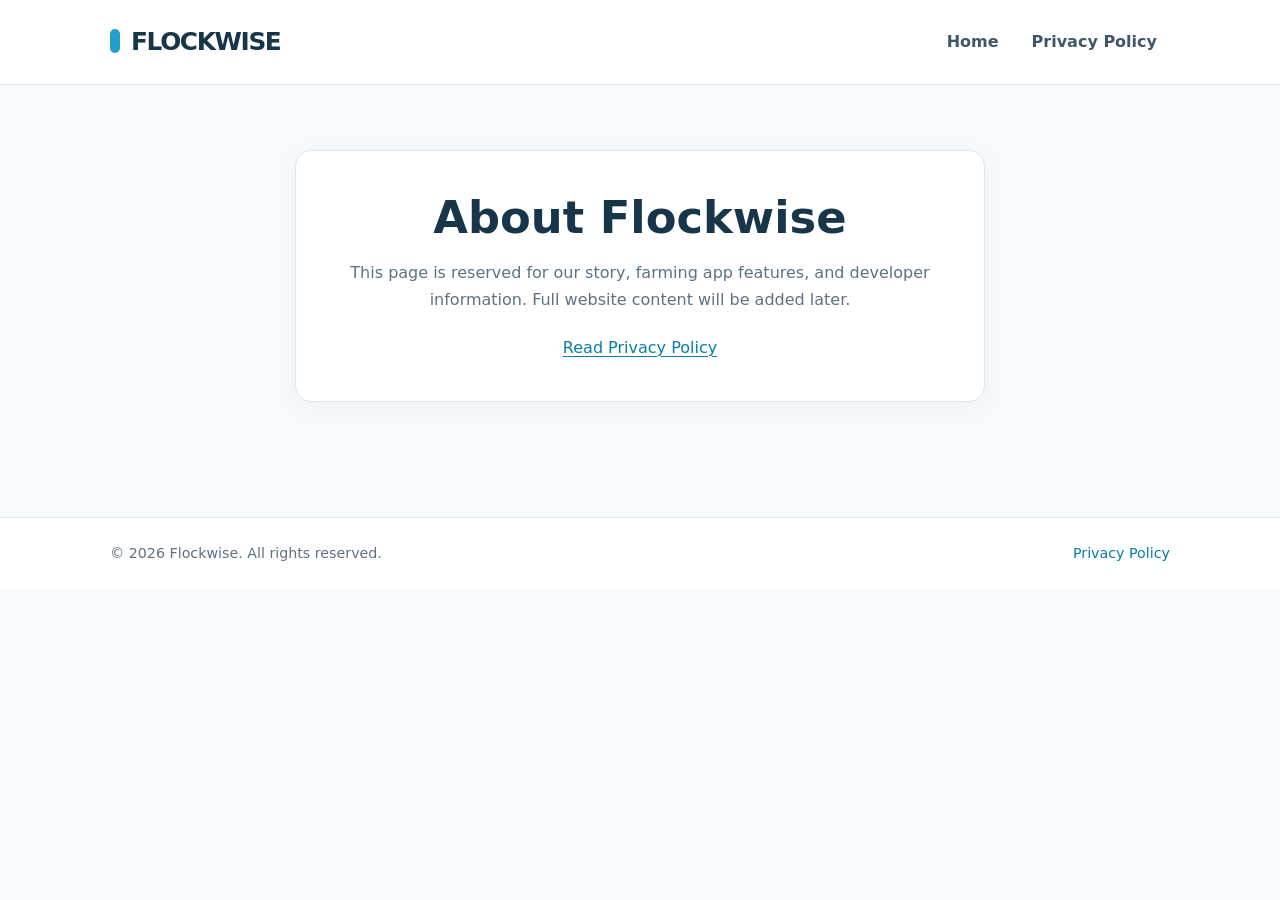
==== about/index.html @ 05aae5a0 "Initial Flockwise website and privacy policy" ====
<!doctype html>
<html lang="en">
<head>
  <meta charset="utf-8">
  <meta name="viewport" content="width=device-width, initial-scale=1">
  <meta name="theme-color" content="#229ecf">
  <meta name="description" content="This page is reserved for our story, farming app features, and developer information.">
  <title>About Flockwise | Flockwise</title>
  <link rel="stylesheet" href="../assets/css/site.css">
</head>
<body>
  <a class="skip-link" href="#main-content">Skip to content</a>
  <header class="site-header">
    <div class="wrap header-inner">
      <a class="brand" href="../index.html" aria-label="Flockwise home">FLOCKWISE</a>
      <nav class="nav" aria-label="Main navigation">
      <a href="../index.html">Home</a>
      <a href="../privacy-policy/">Privacy Policy</a>
    </nav>
    </div>
  </header>
  <main id="main-content" class="wrap"><section class="placeholder panel" aria-labelledby="headline"><h1 id="headline">About Flockwise</h1><p>This page is reserved for our story, farming app features, and developer information. Full website content will be added later.</p><a href="../privacy-policy/">Read Privacy Policy</a></section></main>
  <footer class="site-footer">
    <div class="wrap footer-inner">
      <p>© 2026 Flockwise. All rights reserved.</p>
      <a href="../privacy-policy/">Privacy Policy</a>
    </div>
  </footer>
</body>
</html>
---- assets/css/site.css ----
/* Flockwise site foundation — static, privacy-friendly, mobile-first. */
:root {
  --blue: #229ecf;
  --blue-deep: #147fa8;
  --navy: #18364a;
  --ink: #26394a;
  --muted: #5f7180;
  --line: #dbe7ec;
  --canvas: #f6fafc;
  --white: #fff;
  --max: 1060px;
  color-scheme: light;
}
* { box-sizing: border-box; }
html { scroll-behavior: smooth; }
body { margin: 0; background: var(--canvas); color: var(--ink); font: 16px/1.72 system-ui, -apple-system, BlinkMacSystemFont, "Segoe UI", sans-serif; }
a { color: #087da9; text-decoration-thickness: 1px; text-underline-offset: 3px; }
a:hover { color: #075878; }
a:focus-visible { outline: 3px solid #0078ad; outline-offset: 4px; border-radius: 2px; }
.skip-link { position: absolute; top: -120px; left: 12px; padding: 10px 16px; background: #fff; z-index: 20; }
.skip-link:focus { top: 12px; }
.wrap { width: min(calc(100% - 40px), var(--max)); margin: 0 auto; }
.site-header { background: var(--white); border-bottom: 1px solid var(--line); }
.header-inner { display: flex; align-items: center; justify-content: space-between; gap: 24px; min-height: 84px; }
.brand { color: var(--navy); font-weight: 900; letter-spacing: -.055em; font-size: 1.55rem; text-decoration: none; line-height: 1; }
.brand::before { content: ""; display: inline-block; width: 10px; height: 24px; margin-right: 11px; border-radius: 5px; background: var(--blue); vertical-align: -3px; }
.nav { display: flex; flex-wrap: wrap; gap: 7px; }
.nav a { color: #405769; font-weight: 650; text-decoration: none; padding: 9px 13px; border-radius: 9px; }
.nav a:hover, .nav a[aria-current="page"] { color: #076e9c; background: #edf8fc; }
.hero { background: linear-gradient(115deg, #147ba5 0%, var(--blue) 80%); color: white; padding: 66px 0 70px; }
.hero .eyebrow { color: #d6f2ff; margin: 0 0 10px; font-weight: 750; font-size: .82rem; text-transform: uppercase; letter-spacing: .11em; }
.hero h1 { margin: 0; font-size: clamp(2rem, 5vw, 3.4rem); line-height: 1.13; letter-spacing: -.045em; }
.hero p { margin: 16px 0 0; color: #edfbff; max-width: 690px; font-size: 1.06rem; }
.main { padding: 38px 0 70px; }
.layout { display: grid; grid-template-columns: minmax(0, 1fr) 240px; gap: 26px; align-items: start; }
.panel { background: var(--white); border: 1px solid var(--line); border-radius: 16px; box-shadow: 0 5px 24px rgba(19,56,79,.035); }
.article { padding: clamp(22px, 4.4vw, 54px); min-width: 0; }
.article p, .article ul { margin: 0 0 16px; }
.article ul { padding-left: 21px; }
.article li + li { margin-top: 5px; }
.article h2 { margin: 38px 0 12px; color: var(--navy); font-size: 1.36rem; line-height: 1.34; letter-spacing: -.025em; scroll-margin-top: 20px; }
.article h2:first-child { margin-top: 0; }
.article h3 { margin: 18px 0 8px; color: var(--navy); font-size: 1rem; }
.article strong { color: var(--navy); }
.article .lead { color: #445a69; font-size: 1.05rem; }
.article .meta { color: var(--muted); font-size: .9rem; margin-bottom: 27px; }
.toc { position: sticky; top: 24px; padding: 22px 20px; }
.toc h2 { font-size: .92rem; margin: 0 0 10px; text-transform: uppercase; letter-spacing: .04em; }
.toc a { display: block; padding: 5px 0; font-size: .91rem; line-height: 1.35; text-decoration: none; color: #426173; }
.toc a:hover { color: #087da9; }
.notice { background: #eff8fc; border-left: 4px solid var(--blue); border-radius: 0 9px 9px 0; padding: 14px 17px; margin: 22px 0; }
.placeholder { max-width: 690px; margin: 65px auto 115px; text-align: center; padding: 40px 30px; }
.placeholder h1 { font-size: clamp(2rem, 4vw, 2.8rem); color: var(--navy); margin: 0 0 14px; line-height: 1.2; }
.placeholder p { color: var(--muted); margin: 0 auto 20px; }
.button { display: inline-block; border-radius: 10px; background: var(--blue-deep); color: white; text-decoration: none; font-weight: 700; padding: 11px 19px; }
.button:hover { background: #126886; color: white; }
.site-footer { border-top: 1px solid var(--line); background: var(--white); color: var(--muted); font-size: .89rem; }
.footer-inner { display: flex; justify-content: space-between; gap: 15px; align-items: center; flex-wrap: wrap; padding: 23px 0; }
.footer-inner p { margin: 0; }
.footer-inner a { text-decoration: none; }
@media (max-width: 850px) { .layout { grid-template-columns: minmax(0, 1fr); } .toc { display: none; } }
@media (max-width: 550px) { .wrap { width: min(calc(100% - 28px), var(--max)); } .header-inner { min-height: 70px; gap: 8px; } .brand { font-size: 1.2rem; } .brand::before { height: 19px; width: 8px; margin-right: 6px; } .nav { gap: 0; } .nav a { padding: 8px; font-size: .87rem; } .hero { padding: 42px 0 46px; } .main { padding: 18px 0 52px; } .article { border-radius: 12px; } .article h2 { margin-top: 30px; } .placeholder { margin: 35px auto 70px; padding: 30px 16px; } }
@media (prefers-reduced-motion: reduce) { html { scroll-behavior: auto; } }
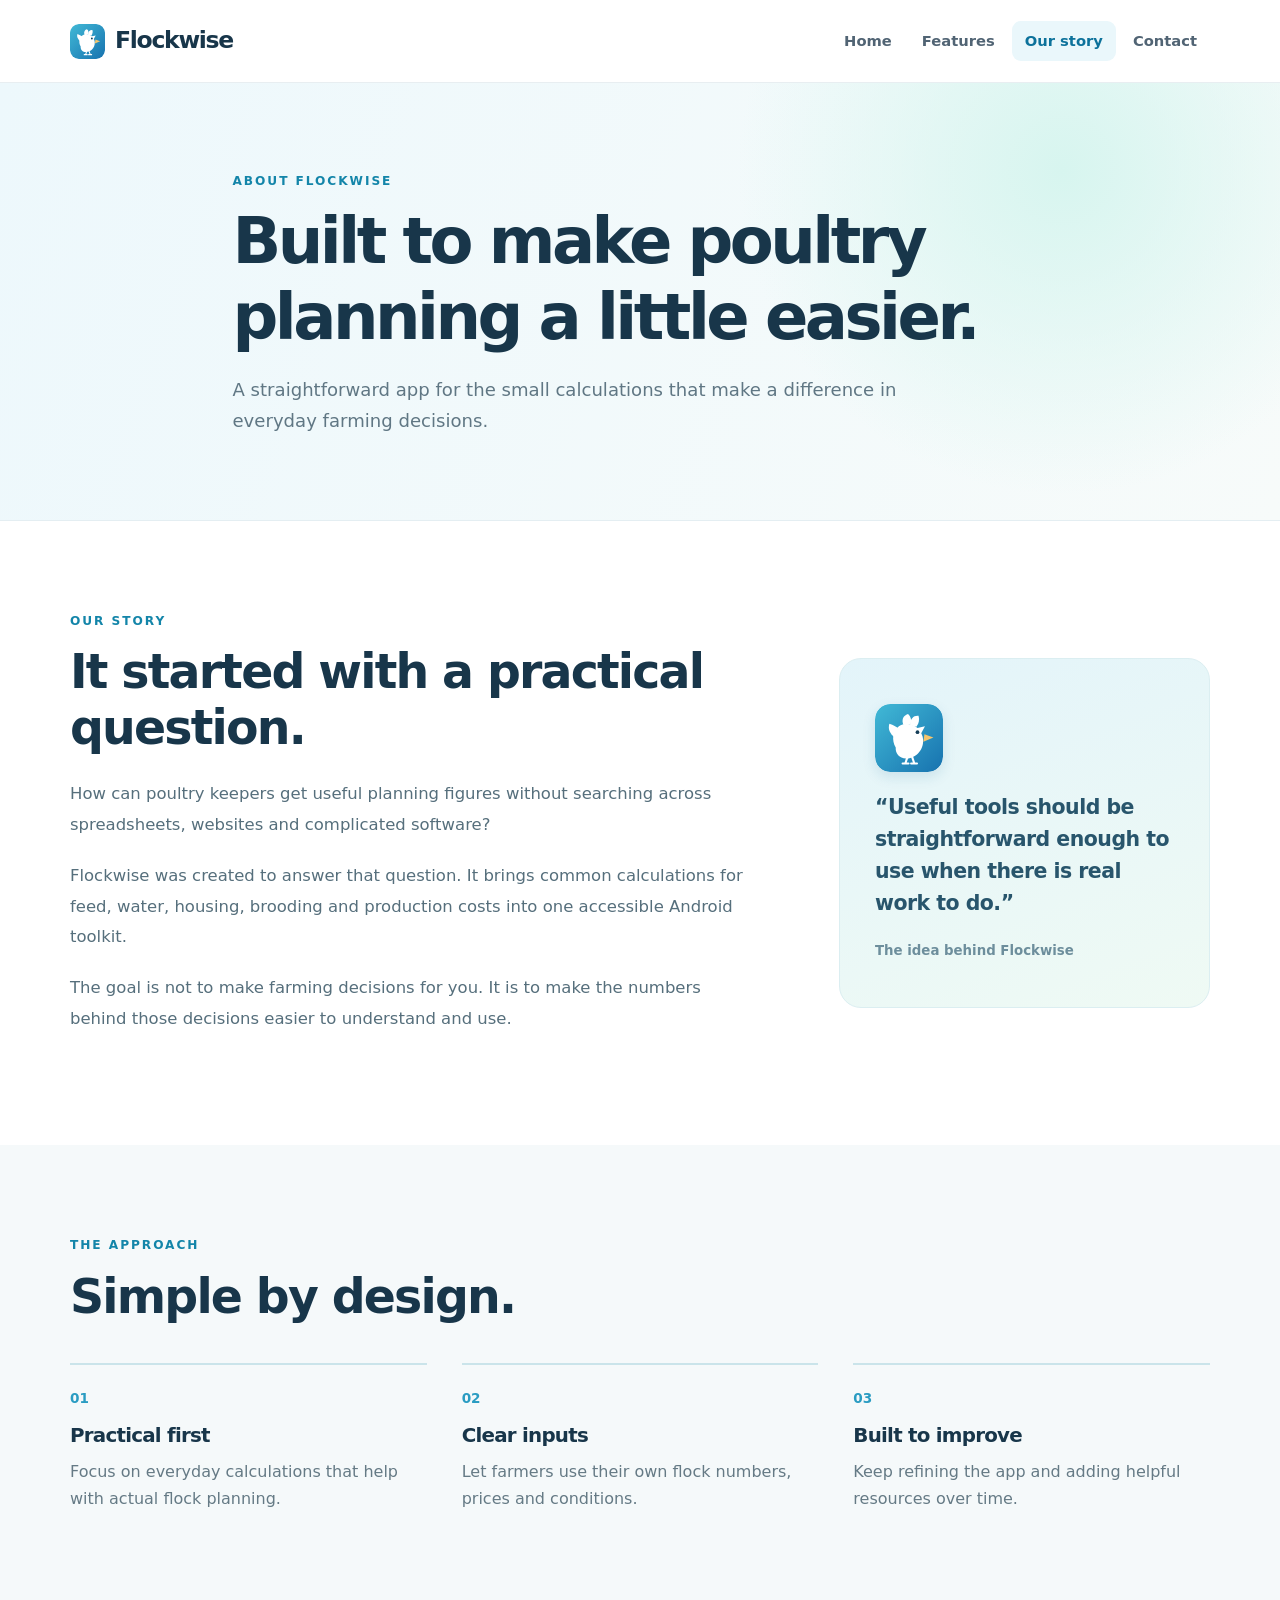
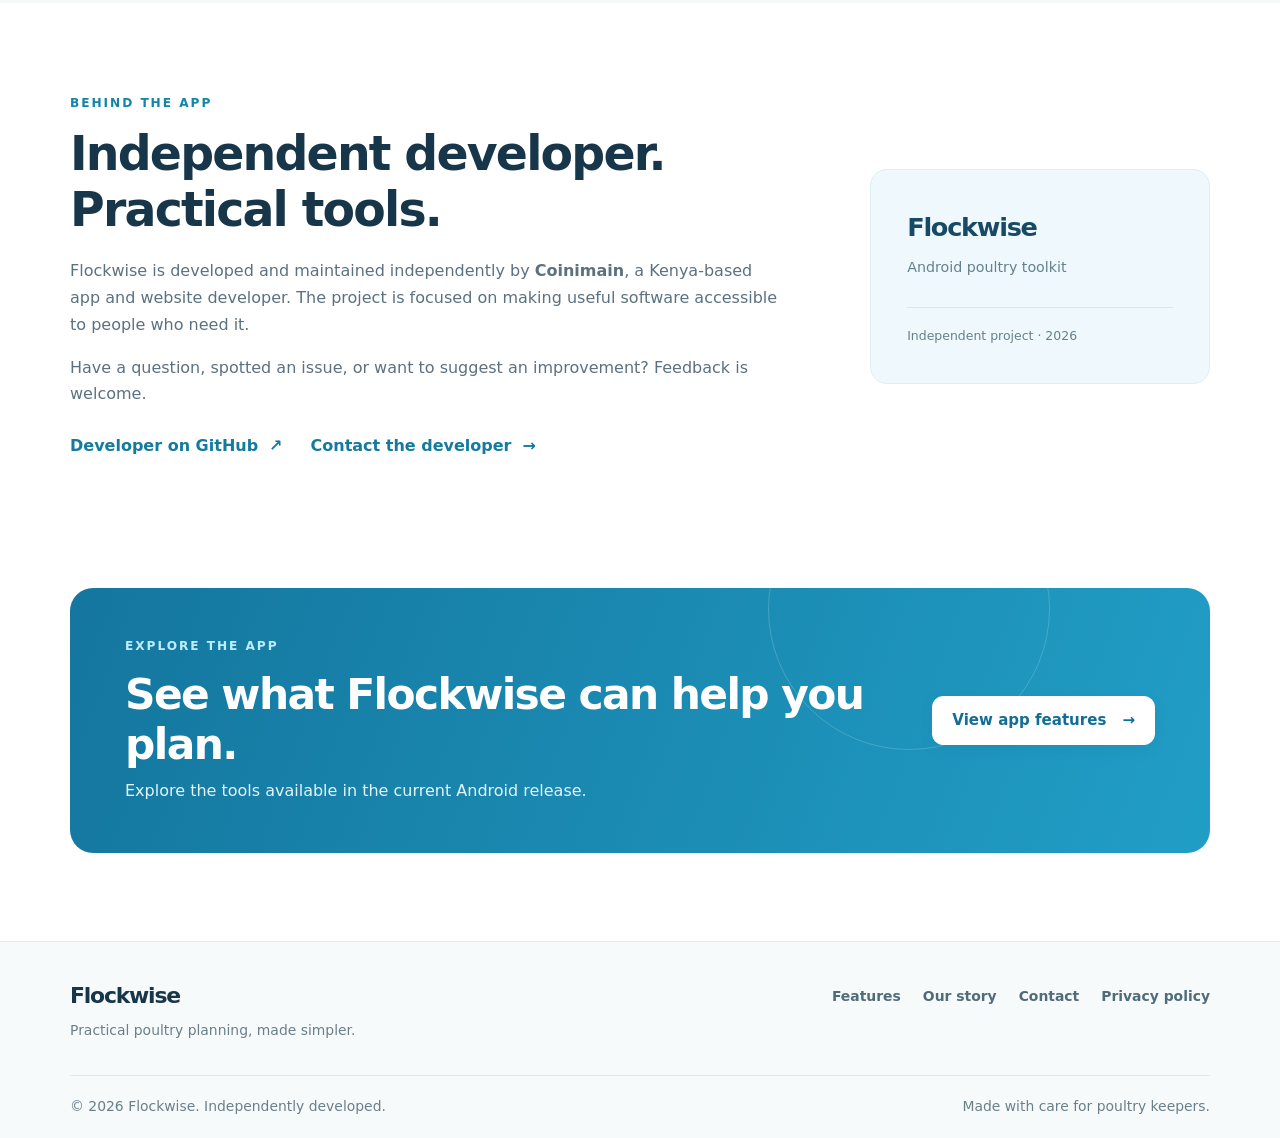
==== commit b712e7a1: "Launch Flockwise website with app features and developer information" ====
--- a/about/index.html
+++ b/about/index.html
@@ -3,28 +3,22 @@
 <head>
   <meta charset="utf-8">
   <meta name="viewport" content="width=device-width, initial-scale=1">
-  <meta name="theme-color" content="#229ecf">
-  <meta name="description" content="This page is reserved for our story, farming app features, and developer information.">
-  <title>About Flockwise | Flockwise</title>
+  <meta name="theme-color" content="#147fa8">
+  <meta name="description" content="Discover the story behind Flockwise, an independently built poultry farming app created to make everyday feed, housing and financial planning easier.">
+  <title>Our Story &amp; Developer | About Flockwise</title>
+  <link rel="icon" type="image/svg+xml" href="../assets/img/app-icon-fallback.svg">
   <link rel="stylesheet" href="../assets/css/site.css">
 </head>
 <body>
   <a class="skip-link" href="#main-content">Skip to content</a>
-  <header class="site-header">
-    <div class="wrap header-inner">
-      <a class="brand" href="../index.html" aria-label="Flockwise home">FLOCKWISE</a>
-      <nav class="nav" aria-label="Main navigation">
-      <a href="../index.html">Home</a>
-      <a href="../privacy-policy/">Privacy Policy</a>
-    </nav>
-    </div>
-  </header>
-  <main id="main-content" class="wrap"><section class="placeholder panel" aria-labelledby="headline"><h1 id="headline">About Flockwise</h1><p>This page is reserved for our story, farming app features, and developer information. Full website content will be added later.</p><a href="../privacy-policy/">Read Privacy Policy</a></section></main>
-  <footer class="site-footer">
-    <div class="wrap footer-inner">
-      <p>© 2026 Flockwise. All rights reserved.</p>
-      <a href="../privacy-policy/">Privacy Policy</a>
-    </div>
-  </footer>
+  <header class="site-header"><div class="wrap header-inner"><a class="brand" href="../" aria-label="Flockwise home"><span class="brand-mark" aria-hidden="true"></span><span>Flockwise</span></a><nav class="nav" aria-label="Main navigation"><a href="../">Home</a><a href="../features/">Features</a><a href="../about/" aria-current="page">Our story</a><a href="../contact/">Contact</a></nav></div></header>
+  <main id="main-content">
+    <section class="page-hero"><div class="wrap narrow"><p class="kicker">ABOUT FLOCKWISE</p><h1>Built to make poultry planning a little easier.</h1><p>A straightforward app for the small calculations that make a difference in everyday farming decisions.</p></div></section>
+    <section class="section"><div class="wrap about-grid"><div class="about-body"><p class="kicker">OUR STORY</p><h2>It started with a practical question.</h2><p>How can poultry keepers get useful planning figures without searching across spreadsheets, websites and complicated software?</p><p>Flockwise was created to answer that question. It brings common calculations for feed, water, housing, brooding and production costs into one accessible Android toolkit.</p><p>The goal is not to make farming decisions for you. It is to make the numbers behind those decisions easier to understand and use.</p></div><aside class="quote-panel"><div class="quote-icon app-icon" role="img" aria-label="Flockwise icon"></div><p>“Useful tools should be straightforward enough to use when there is real work to do.”</p><small>The idea behind Flockwise</small></aside></div></section>
+    <section class="section section-tinted"><div class="wrap"><div class="section-heading"><p class="kicker">THE APPROACH</p><h2>Simple by design.</h2></div><div class="values-grid"><article><span aria-hidden="true">01</span><h3>Practical first</h3><p>Focus on everyday calculations that help with actual flock planning.</p></article><article><span aria-hidden="true">02</span><h3>Clear inputs</h3><p>Let farmers use their own flock numbers, prices and conditions.</p></article><article><span aria-hidden="true">03</span><h3>Built to improve</h3><p>Keep refining the app and adding helpful resources over time.</p></article></div></div></section>
+    <section class="section"><div class="wrap developer-panel"><div><p class="kicker">BEHIND THE APP</p><h2>Independent developer. Practical tools.</h2><p>Flockwise is developed and maintained independently by <strong>Coinimain</strong>, a Kenya-based app and website developer. The project is focused on making useful software accessible to people who need it.</p><p>Have a question, spotted an issue, or want to suggest an improvement? Feedback is welcome.</p><div class="developer-links"><a class="text-arrow" href="https://github.com/Coinimain" target="_blank" rel="noopener noreferrer">Developer on GitHub <span aria-hidden="true">↗</span></a><a class="text-arrow" href="../contact/">Contact the developer <span aria-hidden="true">→</span></a></div></div><div class="developer-aside"><strong>Flockwise</strong><span>Android poultry toolkit</span><span>Independent project · 2026</span></div></div></section>
+    <section class="section bottom-cta"><div class="wrap"><div class="cta-panel"><div><p class="kicker">EXPLORE THE APP</p><h2>See what Flockwise can help you plan.</h2><p>Explore the tools available in the current Android release.</p></div><a class="button button-white" href="../features/">View app features <span aria-hidden="true">→</span></a></div></div></section>
+  </main>
+  <footer class="site-footer"><div class="wrap footer-top"><div><a class="footer-brand" href="../">Flockwise</a><p>Practical poultry planning, made simpler.</p></div><nav class="footer-links" aria-label="Footer navigation"><a href="../features/">Features</a><a href="../about/">Our story</a><a href="../contact/">Contact</a><a href="../privacy-policy/">Privacy policy</a></nav></div><div class="wrap footer-bottom"><span>© 2026 Flockwise. Independently developed.</span><span>Made with care for poultry keepers.</span></div></footer>
 </body>
 </html>
--- a/assets/css/site.css
+++ b/assets/css/site.css
@@ -1,63 +1,83 @@
-/* Flockwise site foundation — static, privacy-friendly, mobile-first. */
+/* Flockwise website: static, responsive, privacy-friendly.
+   Retains classes used by the existing /privacy-policy/ page. */
 :root {
-  --blue: #229ecf;
-  --blue-deep: #147fa8;
-  --navy: #18364a;
-  --ink: #26394a;
-  --muted: #5f7180;
-  --line: #dbe7ec;
-  --canvas: #f6fafc;
-  --white: #fff;
-  --max: 1060px;
-  color-scheme: light;
+  --blue:#229ecf;--blue-deep:#147fa8;--navy:#18364a;--ink:#26394a;--muted:#5f7180;
+  --line:#dbe7ec;--canvas:#f6fafc;--white:#fff;--max:1140px;--cyan:#2a9dcc;
+  color-scheme:light;
 }
-* { box-sizing: border-box; }
-html { scroll-behavior: smooth; }
-body { margin: 0; background: var(--canvas); color: var(--ink); font: 16px/1.72 system-ui, -apple-system, BlinkMacSystemFont, "Segoe UI", sans-serif; }
-a { color: #087da9; text-decoration-thickness: 1px; text-underline-offset: 3px; }
-a:hover { color: #075878; }
-a:focus-visible { outline: 3px solid #0078ad; outline-offset: 4px; border-radius: 2px; }
-.skip-link { position: absolute; top: -120px; left: 12px; padding: 10px 16px; background: #fff; z-index: 20; }
-.skip-link:focus { top: 12px; }
-.wrap { width: min(calc(100% - 40px), var(--max)); margin: 0 auto; }
-.site-header { background: var(--white); border-bottom: 1px solid var(--line); }
-.header-inner { display: flex; align-items: center; justify-content: space-between; gap: 24px; min-height: 84px; }
-.brand { color: var(--navy); font-weight: 900; letter-spacing: -.055em; font-size: 1.55rem; text-decoration: none; line-height: 1; }
-.brand::before { content: ""; display: inline-block; width: 10px; height: 24px; margin-right: 11px; border-radius: 5px; background: var(--blue); vertical-align: -3px; }
-.nav { display: flex; flex-wrap: wrap; gap: 7px; }
-.nav a { color: #405769; font-weight: 650; text-decoration: none; padding: 9px 13px; border-radius: 9px; }
-.nav a:hover, .nav a[aria-current="page"] { color: #076e9c; background: #edf8fc; }
-.hero { background: linear-gradient(115deg, #147ba5 0%, var(--blue) 80%); color: white; padding: 66px 0 70px; }
-.hero .eyebrow { color: #d6f2ff; margin: 0 0 10px; font-weight: 750; font-size: .82rem; text-transform: uppercase; letter-spacing: .11em; }
-.hero h1 { margin: 0; font-size: clamp(2rem, 5vw, 3.4rem); line-height: 1.13; letter-spacing: -.045em; }
-.hero p { margin: 16px 0 0; color: #edfbff; max-width: 690px; font-size: 1.06rem; }
-.main { padding: 38px 0 70px; }
-.layout { display: grid; grid-template-columns: minmax(0, 1fr) 240px; gap: 26px; align-items: start; }
-.panel { background: var(--white); border: 1px solid var(--line); border-radius: 16px; box-shadow: 0 5px 24px rgba(19,56,79,.035); }
-.article { padding: clamp(22px, 4.4vw, 54px); min-width: 0; }
-.article p, .article ul { margin: 0 0 16px; }
-.article ul { padding-left: 21px; }
-.article li + li { margin-top: 5px; }
-.article h2 { margin: 38px 0 12px; color: var(--navy); font-size: 1.36rem; line-height: 1.34; letter-spacing: -.025em; scroll-margin-top: 20px; }
-.article h2:first-child { margin-top: 0; }
-.article h3 { margin: 18px 0 8px; color: var(--navy); font-size: 1rem; }
-.article strong { color: var(--navy); }
-.article .lead { color: #445a69; font-size: 1.05rem; }
-.article .meta { color: var(--muted); font-size: .9rem; margin-bottom: 27px; }
-.toc { position: sticky; top: 24px; padding: 22px 20px; }
-.toc h2 { font-size: .92rem; margin: 0 0 10px; text-transform: uppercase; letter-spacing: .04em; }
-.toc a { display: block; padding: 5px 0; font-size: .91rem; line-height: 1.35; text-decoration: none; color: #426173; }
-.toc a:hover { color: #087da9; }
-.notice { background: #eff8fc; border-left: 4px solid var(--blue); border-radius: 0 9px 9px 0; padding: 14px 17px; margin: 22px 0; }
-.placeholder { max-width: 690px; margin: 65px auto 115px; text-align: center; padding: 40px 30px; }
-.placeholder h1 { font-size: clamp(2rem, 4vw, 2.8rem); color: var(--navy); margin: 0 0 14px; line-height: 1.2; }
-.placeholder p { color: var(--muted); margin: 0 auto 20px; }
-.button { display: inline-block; border-radius: 10px; background: var(--blue-deep); color: white; text-decoration: none; font-weight: 700; padding: 11px 19px; }
-.button:hover { background: #126886; color: white; }
-.site-footer { border-top: 1px solid var(--line); background: var(--white); color: var(--muted); font-size: .89rem; }
-.footer-inner { display: flex; justify-content: space-between; gap: 15px; align-items: center; flex-wrap: wrap; padding: 23px 0; }
-.footer-inner p { margin: 0; }
-.footer-inner a { text-decoration: none; }
-@media (max-width: 850px) { .layout { grid-template-columns: minmax(0, 1fr); } .toc { display: none; } }
-@media (max-width: 550px) { .wrap { width: min(calc(100% - 28px), var(--max)); } .header-inner { min-height: 70px; gap: 8px; } .brand { font-size: 1.2rem; } .brand::before { height: 19px; width: 8px; margin-right: 6px; } .nav { gap: 0; } .nav a { padding: 8px; font-size: .87rem; } .hero { padding: 42px 0 46px; } .main { padding: 18px 0 52px; } .article { border-radius: 12px; } .article h2 { margin-top: 30px; } .placeholder { margin: 35px auto 70px; padding: 30px 16px; } }
-@media (prefers-reduced-motion: reduce) { html { scroll-behavior: auto; } }
+*{box-sizing:border-box}
+html{scroll-behavior:smooth}
+body{margin:0;background:#fff;color:var(--ink);font:16px/1.68 system-ui,-apple-system,BlinkMacSystemFont,"Segoe UI",sans-serif}
+a{color:#087da9;text-decoration-thickness:1px;text-underline-offset:3px}
+a:hover{color:#075878}
+a:focus-visible{outline:3px solid #067eab;outline-offset:4px;border-radius:3px}
+.wrap{width:min(calc(100% - 48px),var(--max));margin-inline:auto}
+.skip-link{position:absolute;top:-120px;left:12px;background:#fff;padding:10px 16px;z-index:30}.skip-link:focus{top:12px}
+.site-header{background:rgba(255,255,255,.97);border-bottom:1px solid #e8eef1;position:relative;z-index:2}
+.header-inner{display:flex;align-items:center;justify-content:space-between;gap:20px;min-height:82px}
+.brand{display:inline-flex;align-items:center;gap:10px;color:var(--navy);font-size:1.47rem;font-weight:850;letter-spacing:-.055em;text-decoration:none;white-space:nowrap;line-height:1.1}
+.brand:hover{color:var(--navy)}
+.brand-mark{width:35px;height:35px;flex:none;background-image:url('../img/app-icon.png'),url('../img/app-icon-fallback.svg');background-position:center;background-size:cover;background-repeat:no-repeat;border-radius:9px}
+.nav{display:flex;align-items:center;gap:4px;flex-wrap:wrap}
+.nav a{display:inline-block;padding:8px 13px;border-radius:9px;text-decoration:none;color:#516474;font-weight:680;font-size:.92rem;white-space:nowrap}
+.nav a:hover,.nav a[aria-current="page"]{background:#eaf7fb;color:#0d729b}
+.home-hero{background:radial-gradient(circle at 73% 22%,#e5fbf5 0,transparent 35%),linear-gradient(120deg,#eef9fc 0%,#f9fcf8 100%);overflow:hidden;border-bottom:1px solid #e5f1f2}
+.hero-grid{min-height:594px;display:grid;grid-template-columns:1.05fr .95fr;gap:36px;align-items:center;padding-block:72px}
+.hero-copy{padding:4px 0 12px}.pill{display:inline-flex;align-items:center;gap:8px;background:#e1f5ed;border:1px solid #c3eadb;color:#18674b;font-size:.79rem;font-weight:800;padding:7px 13px;border-radius:30px;letter-spacing:.03em}
+.pill-dot{height:7px;width:7px;background:#25956e;border-radius:50%}
+h1,h2,h3{color:var(--navy);line-height:1.18;letter-spacing:-.038em}
+.hero-copy h1{max-width:690px;font-size:clamp(3.1rem,5.4vw,5rem);line-height:1.08;margin:22px 0 20px;letter-spacing:-.061em;font-weight:850}
+.hero-copy h1 span{color:#168bb5}
+.hero-subtitle{font-size:1.1rem;line-height:1.76;color:#526878;max-width:550px;margin:0 0 29px}
+.hero-actions{display:flex;gap:12px;align-items:center;flex-wrap:wrap}
+.button{display:inline-flex;align-items:center;justify-content:center;gap:16px;padding:13px 19px;border-radius:11px;background:#157ea8;color:white;font-size:.94rem;font-weight:800;line-height:1.4;text-decoration:none;border:1px solid #157ea8;box-shadow:0 5px 13px rgba(12,98,136,.1)}
+.button:hover{background:#106b91;color:#fff;border-color:#106b91}
+.button-outline{background:transparent;color:#176f92;border-color:#bcdee8;box-shadow:none}
+.button-outline:hover{background:#fff;color:#0e637e;border-color:#95c9d6}
+.hero-footnotes{display:flex;gap:23px;flex-wrap:wrap;margin-top:25px;color:#6b7e86;font-size:.8rem}
+.hero-footnotes span:before{content:'✓';color:#208f74;font-weight:900;margin-right:6px}
+.hero-visual{min-height:454px;display:flex;align-items:center;justify-content:center;position:relative;isolation:isolate}
+.visual-glow{position:absolute;width:405px;height:405px;background:radial-gradient(circle,#cfedf2 2%,#e1f7f0 57%,transparent 73%);border-radius:50%;z-index:-1}
+.visual-app-card{width:min(100%,380px);padding:26px 26px 20px;background:white;border:1px solid #d6e9ed;border-radius:25px;box-shadow:0 25px 70px rgba(31,80,103,.14);transform:rotate(1.25deg)}
+.visual-app-top{display:flex;align-items:center;gap:12px}.visual-app-top>div:not(.app-icon){display:grid;gap:1px}.visual-app-top strong{font-size:1.22rem;color:var(--navy);letter-spacing:-.04em}.visual-app-top small{font-size:.76rem;color:#69818e}
+.app-icon{display:inline-block;flex:none;width:48px;height:48px;border-radius:12px;background-image:url('../img/app-icon.png'),url('../img/app-icon-fallback.svg');background-size:cover;background-position:center;background-repeat:no-repeat;box-shadow:0 5px 13px rgba(19,103,147,.13)}
+.large-icon{width:56px;height:56px;border-radius:14px}.visual-check{margin-left:auto;background:#ebf8ed;color:#24935c;border-radius:50%;font-weight:900;width:25px;height:25px;display:grid;place-items:center}
+.visual-divider{height:1px;background:#e7eff3;margin:22px 0 15px}.visual-label{font-size:.71rem;color:#81919d;font-weight:850;letter-spacing:.13em;margin-bottom:12px}
+.visual-tile-row{display:flex;align-items:center;gap:12px;padding:13px 9px;border:1px solid #eef2f4;border-radius:13px;margin:9px 0;background:#fafcfd}
+.visual-tile-row>div{display:grid;gap:0;flex:1}.visual-tile-row strong{color:#244658;font-size:.9rem}.visual-tile-row small{color:#7c909d;font-size:.73rem}.visual-tile-row>span:last-child{font-size:1.4rem;color:#99aeba}
+.visual-symbol{display:grid;place-items:center;width:38px;height:38px;border-radius:10px;font-size:1.45rem;background:#e4f5fb;color:#1984b1;font-weight:800}.visual-symbol.pale{background:#e9f8ff;color:#3692b6}.visual-symbol.mint{background:#e9f6ee;color:#308c68}
+.visual-stat{display:flex;justify-content:space-between;align-items:center;margin-top:19px;padding:12px 3px 0;font-size:.77rem;color:#81939d}.visual-stat span:last-child{color:#4da5bf;font-size:1.2rem}
+.floating-chip{position:absolute;padding:10px 13px;background:#fff;border:1px solid #deedf0;color:#3e778e;font-weight:750;font-size:.76rem;border-radius:12px;box-shadow:0 13px 25px rgba(25,88,108,.09)}.chip-top{top:4%;right:0}.chip-top span{color:#36a58c}.chip-bottom{bottom:3%;left:0}
+.section{padding:90px 0}.section-intro{background:white}.section-heading{margin-bottom:38px}.section-heading.centered{text-align:center;max-width:720px;margin:0 auto 40px}
+.kicker{margin:0 0 13px;font-size:.76rem;font-weight:850;letter-spacing:.16em;color:#1385a9;text-transform:uppercase}
+.section-heading h2,.story-grid h2,.cta-panel h2,.about-body h2,.developer-panel h2{font-size:clamp(2rem,3.7vw,3.05rem);margin:0 0 17px}
+.section-heading p:last-child{color:#647783;font-size:1.025rem;margin:0}
+.feature-grid{display:grid;grid-template-columns:repeat(3,minmax(0,1fr));gap:20px}
+.feature-card{border:1px solid #e3ebee;border-radius:18px;padding:28px 26px 25px;background:white;box-shadow:0 9px 24px rgba(33,78,92,.035)}
+.feature-card h3,.feature-card h2{font-size:1.17rem;line-height:1.25;margin:18px 0 10px;letter-spacing:-.03em}
+.feature-card p{margin:0;font-size:.93rem;line-height:1.75;color:#627482}
+.feature-icon{height:47px;width:47px;border-radius:13px;display:grid;place-items:center;font-size:1.4rem;font-weight:900}
+.feature-icon.blue{color:#1679a6;background:#e7f5fc}.feature-icon.aqua{color:#1887a5;background:#e4f9f9}.feature-icon.green{color:#25876a;background:#e7f7ed}.feature-icon.orange{color:#ac7830;background:#fff3e1}.feature-icon.purple{color:#7766b4;background:#f1edff}.feature-icon.dark{color:#325774;background:#edf3f8}
+.feature-card-link{background:#f1fafb;border-color:#dbedf0}.inline-link,.text-arrow{display:inline-flex;gap:11px;align-items:center;font-weight:800;text-decoration:none;color:#147a9e}.inline-link{margin-top:14px;font-size:.91rem}
+.story-strip{background:#eef7f8}.story-grid{display:grid;grid-template-columns:.9fr 1.1fr;gap:85px;align-items:start}.story-grid h2{max-width:450px}.story-grid>div:last-child p{font-size:1.02rem;margin:0 0 18px;color:#566c79}
+.bottom-cta{padding-top:38px;padding-bottom:88px}.cta-panel{display:flex;gap:25px;align-items:center;justify-content:space-between;background:linear-gradient(110deg,#14769e,#219ec6);color:white;border-radius:23px;padding:48px 55px;overflow:hidden;position:relative}
+.cta-panel:after{content:'';position:absolute;width:280px;height:280px;border:1px solid rgba(255,255,255,.18);border-radius:50%;right:14%;top:-120px;pointer-events:none}.cta-panel h2{color:white;font-size:clamp(1.8rem,3.4vw,2.65rem);margin-bottom:8px}.cta-panel .kicker{color:#bdeeff}.cta-panel p:last-child{margin:0;color:#e1f5fd;max-width:500px}.cta-panel .button{flex:none;position:relative;z-index:1}.button-white{background:white;color:#116e96;border-color:white}.button-white:hover{color:#0d6083;background:#f0fafd}
+.site-footer{background:#f7fafb;border-top:1px solid #e3ebef;color:#6a7f8a;font-size:.87rem}.footer-top{display:flex;justify-content:space-between;gap:26px;align-items:flex-start;padding-top:43px;padding-bottom:33px}.footer-brand{font-size:1.37rem;line-height:1;color:var(--navy);font-weight:900;text-decoration:none;letter-spacing:-.055em}.footer-top p{margin:9px 0 0}.footer-links{display:flex;gap:22px;flex-wrap:wrap}.footer-links a{color:#506b7a;text-decoration:none;font-weight:650}.footer-links a:hover{color:#126f95}.footer-bottom{border-top:1px solid #e1e9ee;display:flex;justify-content:space-between;gap:18px;flex-wrap:wrap;padding-block:19px}
+.page-hero{background:radial-gradient(circle at 83% 20%,#d7f5ef 0,transparent 29%),linear-gradient(110deg,#edf8fc,#f7fbfa);padding:88px 0 83px;border-bottom:1px solid #e4eef2}.narrow{max-width:815px}.page-hero h1{font-size:clamp(2.35rem,5vw,4rem);margin:0 0 20px;letter-spacing:-.055em}.page-hero p:last-child{max-width:750px;margin:0;font-size:1.13rem;color:#607784;line-height:1.7}
+.detail-grid .feature-card{padding:32px 30px}.detail-grid .feature-card h2{margin-top:19px;font-size:1.29rem}.detail-grid .feature-card p{min-height:132px}.card-tag{display:inline-block;margin-top:24px;border-radius:6px;background:#eef7f8;color:#527883;padding:5px 9px;font-size:.72rem;font-weight:750}
+.section-compact{padding-top:0}.soft-panel{background:#f0f8fa;border:1px solid #ddedf0;border-radius:19px;padding:34px 40px;max-width:900px;margin:auto}.soft-panel h2{margin:0 0 12px;font-size:1.5rem}.soft-panel p{margin:0 0 17px;color:#587180}
+.about-grid{display:grid;grid-template-columns:1.3fr .7fr;gap:80px;align-items:center}.about-body h2{margin-bottom:23px}.about-body p:not(.kicker){font-size:1.03rem;line-height:1.85;color:#566f7c;margin:0 0 21px}.quote-panel{background:linear-gradient(160deg,#e3f4fa,#effaf4);padding:45px 35px;border:1px solid #dbeef1;border-radius:22px;min-height:318px;display:flex;align-items:flex-start;flex-direction:column;justify-content:center}.quote-panel .quote-icon{width:68px;height:68px;border-radius:15px}.quote-panel p{color:#28556c;font-size:1.28rem;line-height:1.55;font-weight:750;letter-spacing:-.025em}.quote-panel small{color:#6d8e9c;font-weight:650}
+.section-tinted{background:#f5f9fa}.values-grid{display:grid;grid-template-columns:repeat(3,minmax(0,1fr));gap:35px}.values-grid article{border-top:2px solid #cae4ea;padding-top:20px}.values-grid article span{color:#2a9cc2;font-size:.85rem;font-weight:850}.values-grid h3{font-size:1.24rem;margin:12px 0}.values-grid p{margin:0;color:#657a85}
+.developer-panel{display:grid;grid-template-columns:1.5fr .7fr;align-items:center;gap:72px}.developer-panel h2{margin:0 0 20px}.developer-panel p:not(.kicker){color:#5c7180;max-width:715px}.developer-links{display:flex;gap:28px;flex-wrap:wrap;margin-top:25px}.developer-aside{padding:36px;border-radius:17px;background:#eff8fc;border:1px solid #e0eef3;display:flex;flex-direction:column;gap:7px}.developer-aside strong{font-size:1.6rem;color:#194a65;letter-spacing:-.05em}.developer-aside span{color:#65808d;font-size:.89rem}.developer-aside span:last-child{margin-top:20px;border-top:1px solid #d9e9ef;padding-top:18px;font-size:.78rem}
+.contact-grid{display:grid;grid-template-columns:1.25fr .75fr;gap:35px;align-items:start}.contact-main,.contact-side{border:1px solid #e1ebef;border-radius:20px;padding:42px;background:#fff}.contact-main h2,.contact-side h2{margin:21px 0 13px;font-size:1.75rem}.contact-main p,.contact-side p{color:#5c7180}.contact-email{font-weight:800;font-size:1.07rem;overflow-wrap:anywhere;margin:25px 0}.contact-main .button{margin-top:9px}.contact-side{background:#f4f9fb}.contact-side h2{margin-top:0;font-size:1.35rem}.contact-side h3{font-size:1.08rem;margin:18px 0 10px}.contact-side a{display:block;margin:12px 0;color:#137a9f;font-weight:700;text-decoration:none}.side-divider{height:1px;background:#dbe8ed;margin:25px 0}
+/* Legacy privacy-policy page styles: leave its HTML and policy wording unchanged. */
+.hero{background:linear-gradient(115deg,#147ba5 0%,var(--blue) 80%);color:#fff;padding:66px 0 70px}.hero .eyebrow{color:#d6f2ff;margin:0 0 10px;font-weight:750;font-size:.82rem;text-transform:uppercase;letter-spacing:.11em}.hero h1{margin:0;color:#fff;font-size:clamp(2rem,5vw,3.4rem);line-height:1.13;letter-spacing:-.045em}.hero p{margin:16px 0 0;color:#edfbff;max-width:690px;font-size:1.06rem}
+.main{padding:38px 0 70px;background:var(--canvas)}.layout{display:grid;grid-template-columns:minmax(0,1fr) 240px;gap:26px;align-items:start}
+.panel{background:var(--white);border:1px solid var(--line);border-radius:16px;box-shadow:0 5px 24px rgba(19,56,79,.035)}.article{padding:clamp(22px,4.4vw,54px);min-width:0}.article p,.article ul{margin:0 0 16px}.article ul{padding-left:21px}.article li+li{margin-top:5px}.article h2{margin:38px 0 12px;color:var(--navy);font-size:1.36rem;line-height:1.34;letter-spacing:-.025em;scroll-margin-top:20px}.article h2:first-child{margin-top:0}.article h3{margin:18px 0 8px;color:var(--navy);font-size:1rem}.article strong{color:var(--navy)}.article .lead{color:#445a69;font-size:1.05rem}.article .meta{color:var(--muted);font-size:.9rem;margin-bottom:27px}.toc{position:sticky;top:24px;padding:22px 20px}.toc h2{font-size:.92rem;margin:0 0 10px;text-transform:uppercase;letter-spacing:.04em}.toc a{display:block;padding:5px 0;font-size:.91rem;line-height:1.35;text-decoration:none;color:#426173}.toc a:hover{color:#087da9}.notice{background:#eff8fc;border-left:4px solid var(--blue);border-radius:0 9px 9px 0;padding:14px 17px;margin:22px 0}.placeholder{max-width:690px;margin:65px auto 115px;text-align:center;padding:40px 30px}.placeholder h1{font-size:clamp(2rem,4vw,2.8rem);color:var(--navy);margin:0 0 14px;line-height:1.2}.placeholder p{color:var(--muted);margin:0 auto 20px}
+@media(max-width:950px){.hero-grid{gap:10px}.floating-chip{display:none}.feature-grid{grid-template-columns:repeat(2,minmax(0,1fr))}.story-grid{gap:45px}.about-grid{gap:30px}.developer-panel{gap:30px}.detail-grid .feature-card p{min-height:unset}}
+@media(max-width:760px){.header-inner{flex-direction:column;align-items:flex-start;justify-content:center;padding-block:14px;gap:9px}.nav{max-width:100%;overflow-x:auto;flex-wrap:nowrap}.nav a{padding:6px 10px}.hero-grid{grid-template-columns:1fr;gap:10px;padding-block:57px 48px;min-height:unset}.hero-copy h1{max-width:630px}.hero-visual{min-height:435px}.story-grid,.about-grid,.developer-panel,.contact-grid{grid-template-columns:1fr;gap:30px}.quote-panel{min-height:245px}.cta-panel{padding:38px 35px;align-items:flex-start;flex-direction:column}.values-grid{gap:17px}.layout{grid-template-columns:minmax(0,1fr)}.toc{display:none}.footer-top{flex-direction:column;gap:22px}}
+@media(max-width:540px){.wrap{width:min(calc(100% - 30px),var(--max))}.brand{font-size:1.32rem}.brand-mark{width:29px;height:29px;border-radius:7px}.nav a{font-size:.85rem}.hero-copy h1{font-size:clamp(2.65rem,11vw,3.7rem)}.hero-subtitle{font-size:1.02rem}.hero-footnotes{gap:8px;flex-direction:column}.hero-visual{min-height:375px}.visual-app-card{padding:19px;width:min(100%,325px);transform:none}.visual-glow{width:320px;height:320px}.section{padding:61px 0}.feature-grid,.values-grid{grid-template-columns:1fr}.feature-card{padding:25px}.section-heading h2,.story-grid h2,.about-body h2,.developer-panel h2{font-size:2rem}.page-hero{padding:62px 0}.page-hero h1{font-size:2.5rem}.detail-grid .feature-card{padding:27px}.soft-panel{padding:26px}.contact-main,.contact-side{padding:29px}.cta-panel{padding:30px 25px}.bottom-cta{padding-top:12px;padding-bottom:60px}.footer-links{gap:14px 22px}.footer-bottom{flex-direction:column;gap:5px}.hero{padding:42px 0 46px}.main{padding:18px 0 52px}.article{border-radius:12px}.article h2{margin-top:30px}}
+@media(prefers-reduced-motion:reduce){html{scroll-behavior:auto}}
+/* Footer used by the original privacy policy. */
+.footer-inner{display:flex;justify-content:space-between;gap:15px;align-items:center;flex-wrap:wrap;padding:23px 0}
+.footer-inner p{margin:0}.footer-inner a{text-decoration:none}
